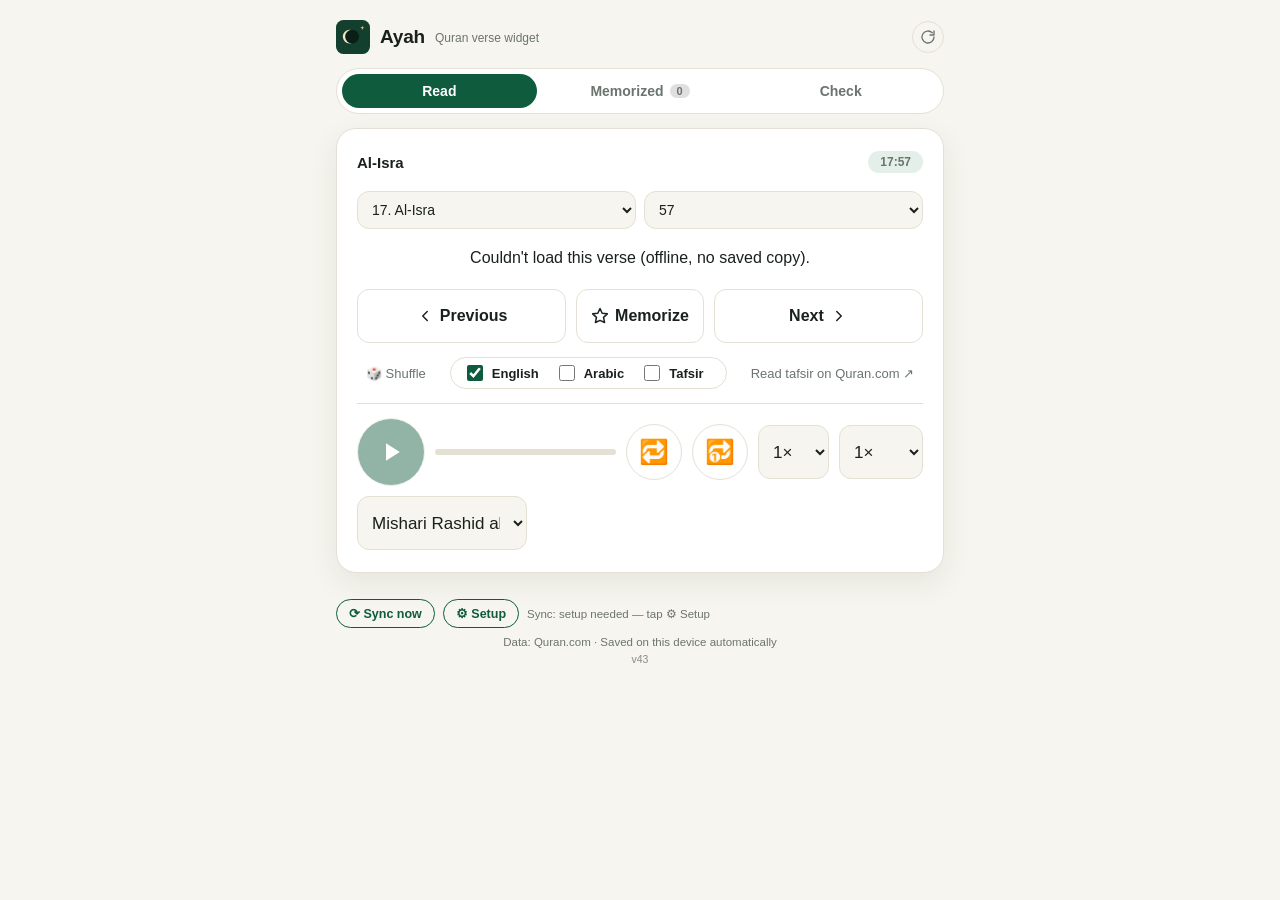
==== index.html @ c1dfa8ca "v43: exact mistakes report + much better checker accuracy Mistakes report. After Stop & Check the re" ====
<!DOCTYPE html>
<html lang="en">
<head>
  <meta charset="utf-8" />
  <meta name="viewport" content="width=device-width, initial-scale=1, viewport-fit=cover" />
  <title>Ayah — Quran Verse Widget</title>
  <meta name="description" content="A calm widget that shows one ayah at a time, with translation from Quran.com. Move through the Qur'an verse by verse and keep track of what you've memorized." />
  <meta name="theme-color" content="#f7f5ef" media="(prefers-color-scheme: light)" />
  <meta name="theme-color" content="#0f1a16" media="(prefers-color-scheme: dark)" />
  <meta name="color-scheme" content="light dark" />
  <meta name="generator" content="local rebuild" />

  <!-- PWA / install metadata -->
  <link rel="manifest" href="./manifest.webmanifest" />
  <meta name="mobile-web-app-capable" content="yes" />
  <meta name="apple-mobile-web-app-capable" content="yes" />
  <meta name="apple-mobile-web-app-status-bar-style" content="black-translucent" />
  <meta name="apple-mobile-web-app-title" content="Ayah" />

  <!-- Icons -->
  <link rel="icon" href="./icons/favicon-32.png" sizes="32x32" type="image/png" />
  <link rel="icon" href="./icons/icon-192.png" sizes="192x192" type="image/png" />
  <link rel="icon" href="./icons/icon-512.png" sizes="512x512" type="image/png" />
  <link rel="icon" href="./icons/icon.svg" type="image/svg+xml" />
  <link rel="apple-touch-icon" href="./icons/apple-touch-icon-180.png" />

  <link rel="stylesheet" href="./styles.css" />
</head>
<body>
  <div class="app">
    <header class="topbar">
      <div class="brand">
        <span class="logo" aria-hidden="true">
          <svg viewBox="0 0 512 512" role="img">
            <rect width="512" height="512" rx="112" fill="#123f2e"/>
            <circle cx="206" cy="250" r="104" fill="#f2e5c9"/>
            <circle cx="242" cy="250" r="104" fill="#0a1f17"/>
            <path d="M396 86 l8 24 24 8 -24 8 -8 24 -8 -24 -24 -8 24 -8 z" fill="#e8c37b"/>
          </svg>
        </span>
        <span class="brand-name">Ayah</span>
        <span class="brand-sub">Quran verse widget</span>
      </div>
      <div class="install-wrap">
        <button id="refreshBtn" class="icon-btn" title="Check for updates & refresh" aria-label="Check for updates & refresh">
          <svg viewBox="0 0 24 24" width="16" height="16" fill="none" stroke="currentColor" stroke-width="2" stroke-linecap="round" stroke-linejoin="round"><path d="M21 12a9 9 0 1 1-2.64-6.36"/><path d="M21 3v6h-6"/></svg>
        </button>
        <button id="installBtn" class="install-btn" hidden>Install</button>
      </div>
    </header>

    <nav class="tabs" role="tablist" aria-label="Sections">
      <button class="tab is-active" data-view="read" role="tab" aria-selected="true">Read</button>
      <button class="tab" data-view="memorized" role="tab" aria-selected="false">
        Memorized <span class="tab-count" id="memCount">0</span>
      </button>
      <button class="tab" data-view="check" role="tab" aria-selected="false">Check</button>
    </nav>

    <main>
      <!-- READ -->
      <section class="view is-active" id="view-read" data-view="read">
        <div class="widget-card" id="readCard">
          <div class="read-head">
            <span class="surah-name" id="readSurah"></span>
            <span class="verse-key" id="readKey"></span>
          </div>
          <div class="read-selector">
            <select id="readSurahSelect" class="miniselect" aria-label="Choose surah"></select>
            <select id="readAyahSelect" class="miniselect" aria-label="Choose ayah"></select>
          </div>
          <div class="verse-arabic" id="readArabic" lang="ar" dir="rtl">…</div>
          <div class="verse-translation" id="readTranslation"></div>
          <div class="verse-tafsir" id="readTafsir" hidden></div>
          <div class="verse-meta" id="readMeta"></div>
          <div class="read-actions">
            <button class="btn" id="btnPrev" aria-label="Previous ayah">
              <svg viewBox="0 0 24 24" width="18" height="18" fill="none" stroke="currentColor" stroke-width="2" stroke-linecap="round" stroke-linejoin="round"><path d="M15 18l-6-6 6-6"/></svg>
              <span class="nav-label">Previous</span>
            </button>
            <button class="btn btn-toggle" id="btnMemorize" aria-pressed="false">
              <svg viewBox="0 0 24 24" width="18" height="18" fill="none" stroke="currentColor" stroke-width="2" stroke-linecap="round" stroke-linejoin="round"><path d="M12 2l2.9 6.3 6.9.8-5.1 4.7 1.4 6.8L12 17.8 5.9 20.6l1.4-6.8L2.2 9.1l6.9-.8z"/></svg>
              <span id="memLabel">Memorize</span>
            </button>
            <button class="btn" id="btnNext" aria-label="Next ayah">
              <span class="nav-label">Next</span>
              <svg viewBox="0 0 24 24" width="18" height="18" fill="none" stroke="currentColor" stroke-width="2" stroke-linecap="round" stroke-linejoin="round"><path d="M9 18l6-6-6-6"/></svg>
            </button>
          </div>
          <div class="read-aux">
            <button class="linkish" id="btnShuffle">🎲 Shuffle</button>
            <div class="display-trigger" role="group" aria-label="Show English, Arabic or Tafsir">
              <input type="checkbox" id="dispEn" />
              <label for="dispEn">English</label>
              <input type="checkbox" id="dispAr" />
              <label for="dispAr">Arabic</label>
              <input type="checkbox" id="dispTafsir" />
              <label for="dispTafsir">Tafsir</label>
            </div>
            <button class="linkish" id="btnQuranCom">Read tafsir on Quran.com ↗</button>
          </div>
          <div class="audio-bar">
            <button class="audio-play" id="btnPlay" aria-label="Play recitation" disabled>
              <svg id="playIcon" viewBox="0 0 24 24" width="18" height="18" fill="currentColor"><path d="M8 5v14l11-7z"/></svg>
              <svg id="pauseIcon" viewBox="0 0 24 24" width="18" height="18" fill="currentColor" style="display:none"><path d="M6 5h4v14H6zM14 5h4v14h-4z"/></svg>
            </button>
            <div class="audio-track" aria-hidden="true"><div class="audio-fill" id="audioFill"></div></div>
            <button class="audio-toggle" id="btnAuto" title="Auto-play and continue to next ayah" aria-pressed="false">🔁</button>
            <button class="audio-toggle" id="btnLoop" title="Loop a range of ayahs" aria-pressed="false">🔂</button>
            <select id="repeatSelect" class="miniselect miniselect-narrow" aria-label="Repeat count" title="Repeat this ayah">
              <option value="1">1×</option>
              <option value="2">2×</option>
              <option value="3">3×</option>
              <option value="5">5×</option>
              <option value="7">7×</option>
              <option value="10">10×</option>
            </select>
            <select id="speedSelect" class="miniselect miniselect-narrow" aria-label="Playback speed" title="Playback speed">
              <option value="0.5">0.5×</option>
              <option value="0.75">0.75×</option>
              <option value="1">1×</option>
              <option value="1.25">1.25×</option>
              <option value="1.5">1.5×</option>
              <option value="2">2×</option>
            </select>
            <select id="reciterSelect" class="miniselect" aria-label="Reciter"></select>
          </div>
          <div class="loop-row" id="loopRow" hidden>
            <span>Loop</span>
            <select id="loopFromSurah" class="miniselect" aria-label="Loop from surah"></select>
            <select id="loopFromAyah" class="miniselect miniselect-narrow" aria-label="Loop from ayah"></select>
            <span class="loop-arrow">→</span>
            <select id="loopToSurah" class="miniselect" aria-label="Loop to surah"></select>
            <select id="loopToAyah" class="miniselect miniselect-narrow" aria-label="Loop to ayah"></select>
          </div>
        </div>
      </section>

      <!-- MEMORIZED -->
      <section class="view" id="view-memorized" data-view="memorized">
        <div class="widget-card">
          <div class="mem-head">
            <h2 id="memHeadline">Memorized</h2>
            <p class="mem-sub" id="memSub">Mark verses to build your list.</p>
          </div>
          <ul class="mem-list" id="memList"></ul>
        </div>
      </section>

      <!-- MEMORIZATION CHECK -->
      <section class="view" id="view-check" data-view="check">
        <div class="widget-card" id="checkCard">
          <div class="mem-head">
            <h2>Memorization check</h2>
            <p class="mem-sub">Recite the page out loud — checked live, on your device. First use downloads the checker (~130MB, once).</p>
          </div>
          <div class="check-page-nav">
            <button class="btn" id="checkPagePrev" aria-label="Previous page">
              <svg viewBox="0 0 24 24" width="18" height="18" fill="none" stroke="currentColor" stroke-width="2" stroke-linecap="round" stroke-linejoin="round"><path d="M15 18l-6-6 6-6"/></svg>
            </button>
            <span>Page</span>
            <input type="number" id="checkPageInput" class="miniselect miniselect-narrow" min="1" max="604" aria-label="Mushaf page number" />
            <span>/ 604</span>
            <button class="btn" id="checkPageNext" aria-label="Next page">
              <svg viewBox="0 0 24 24" width="18" height="18" fill="none" stroke="currentColor" stroke-width="2" stroke-linecap="round" stroke-linejoin="round"><path d="M9 18l6-6-6-6"/></svg>
            </button>
          </div>
          <div class="check-dock">
            <div class="check-controls">
              <button class="btn btn-toggle" id="checkRecordBtn">🎙 Start Reciting</button>
              <button class="btn" id="checkRestartBtn" title="Clear this attempt and start over">🔄 Restart</button>
              <span class="check-status" id="checkStatus"></span>
            </div>
            <div class="check-level" id="checkLevel" hidden aria-hidden="true"><div class="check-level-fill" id="checkLevelFill"></div></div>
            <p class="check-result" id="checkResult" hidden></p>
          </div>
          <div class="check-report" id="checkReport" hidden></div>
          <div class="read-head">
            <span class="surah-name" id="checkSurah"></span>
            <span class="verse-key" id="checkKey"></span>
          </div>
          <div class="verse-arabic" id="checkArabic" lang="ar" dir="rtl">…</div>
          <p class="check-credit">Recitation checker: <a href="https://huggingface.co/tarteel-ai/whisper-base-ar-quran" target="_blank" rel="noopener">Tarteel AI’s Quran speech model</a>, running entirely on your device.</p>
        </div>
      </section>
    </main>

    <footer class="foot">
      <div class="sync-row">
        <button class="sync-btn" id="syncNow" type="button">⟳ Sync now</button>
        <button class="sync-btn" id="syncSetup" type="button">⚙ Setup</button>
        <span class="sync-note" id="syncStatus">Sync: setup needed</span>
      </div>
      <div class="sync-panel" id="syncPanel">
        <p class="sync-note"><b>One-time setup on each device (iPhone + Mac):</b></p>
        <p class="sync-note">1. Open <a href="https://github.com/settings/personal-access-tokens/new" target="_blank" rel="noopener">github.com → new token ↗</a><br>
        2. Token name: <b>ayah</b> · Expiration: <b>1 year</b><br>
        3. Repository access → <b>Only select repositories</b> → pick <b class="repo-name">ayah-sync</b> — <b>not</b> "ayah"<br>
        <span class="sync-warn">⚠ If you get "404 can't reach lujaneyaffa/ayah-sync", the token is scoped to the wrong repo (or a different GitHub account). Re-create it above and select <b>ayah-sync</b>.</span>
        4. Permissions → <b>Contents</b> → <b>Read and write</b> → Generate token<br>
        5. Copy the code and paste it here:</p>
        <div class="sync-row">
          <input id="syncToken" type="password" placeholder="github_pat_… or ghp_…" autocomplete="off" spellcheck="false" />
          <button class="sync-btn" id="syncSave" type="button">Save</button>
          <button class="sync-btn" id="syncTest" type="button">✔ Test</button>
        </div>
        <p class="sync-note">The token lives only in this device's browser storage — never in the app's code — and unlocks nothing except the private <b>ayah-sync</b> repo.</p>
      </div>
      <span>Data: Quran.com · Saved on this device automatically</span>
            <span class="ver" id="appVersion"></span>
      <pre id="diagLog" class="diag-log" hidden></pre>
    </footer>
  </div>

  <div id="toast" class="toast" role="status" aria-live="polite"></div>
  <audio id="audioEl" preload="none"></audio>

  <script src="./app.js"></script>
</body>
</html>
---- styles.css ----
/* ===== Ayah — calm widget design ===== */

:root {
  --bg: #f7f5ef;
  --card: #ffffff;
  --ink: #1a211d;
  --muted: #6b746e;
  --line: #e4e0d4;
  --accent: #0f5b3d;
  --accent-soft: #e3efe8;
  --word-hl: rgba(255, 209, 61, 0.92);
  --star: #b8860b;
  --danger: #a33;
  --radius: 20px;
  --shadow: 0 10px 30px rgba(20, 40, 30, 0.08);
  /* Per-ayah tint cycle (Check tab's page view) — soft enough not to fight
     the correct/missed word colors, distinct enough to see at a glance
     where one ayah ends and the next begins. */
  --tint-0: #fbe9d6;
  --tint-1: #dcecf7;
  --tint-2: #ece2f7;
  --tint-3: #ddf0e6;
  --tint-4: #fbe1e6;
  --tint-5: #f3f0d8;
}

@media (prefers-color-scheme: dark) {
  :root {
    --bg: #0f1a16;
    --card: #16241e;
    --ink: #e9efe9;
    --muted: #93a29a;
    --line: #243a30;
    --accent: #54c98f;
    --accent-soft: #1c3a2c;
    --word-hl: rgba(255, 209, 61, 0.3);
    --shadow: 0 10px 30px rgba(0, 0, 0, 0.35);
    --tint-0: #3a2f22;
    --tint-1: #223138;
    --tint-2: #2e2838;
    --tint-3: #203830;
    --tint-4: #3a2529;
    --tint-5: #35331f;
  }
}

* { box-sizing: border-box; }

/* The `hidden` attribute always wins — no CSS may override it */
[hidden] { display: none !important; }


html, body { margin: 0; padding: 0; }

body {
  font-family: -apple-system, BlinkMacSystemFont, "Segoe UI", Roboto, "Helvetica Neue", Arial, sans-serif;
  background: var(--bg);
  color: var(--ink);
  min-height: 100vh;
  min-height: 100dvh;
  -webkit-font-smoothing: antialiased;
  transition: background 0.3s, color 0.3s;
}

.app {
  max-width: 640px;
  margin: 0 auto;
  padding: calc(20px + env(safe-area-inset-top))
           calc(16px + env(safe-area-inset-left))
           calc(28px + env(safe-area-inset-bottom))
           calc(16px + env(safe-area-inset-right));
  display: flex;
  flex-direction: column;
  gap: 14px;
}

/* ===== Header ===== */
.topbar {
  display: flex;
  align-items: center;
  justify-content: space-between;
}
.brand {
  display: flex;
  align-items: center;
  gap: 10px;
}
.logo { width: 34px; height: 34px; flex: 0 0 auto; }
.logo svg { width: 100%; height: 100%; display: block; }
.brand-name { font-size: 19px; font-weight: 700; letter-spacing: -0.01em; }
.brand-sub { font-size: 12px; color: var(--muted); margin-top: 1px; }

.install-btn {
  border: 1px solid var(--accent);
  color: var(--accent);
  background: transparent;
  font: inherit;
  font-size: 13px;
  font-weight: 600;
  padding: 7px 14px;
  border-radius: 999px;
  cursor: pointer;
}
.install-btn:hover { background: var(--accent-soft); }

.icon-btn {
  border: 1px solid var(--line);
  color: var(--muted);
  background: transparent;
  width: 32px;
  height: 32px;
  border-radius: 999px;
  display: inline-flex;
  align-items: center;
  justify-content: center;
  cursor: pointer;
  flex: 0 0 auto;
  transition: background .15s, color .15s, border-color .15s, opacity .15s;
}
.icon-btn:hover { background: var(--accent-soft); color: var(--accent); border-color: var(--accent); }
.icon-btn:disabled { opacity: .5; cursor: default; }
.icon-btn.is-spinning svg { animation: ayah-spin .8s linear infinite; }
@keyframes ayah-spin { to { transform: rotate(360deg); } }
.install-wrap { display: flex; align-items: center; gap: 8px; }

/* ===== Tabs ===== */
.tabs {
  display: flex;
  gap: 6px;
  background: var(--card);
  border: 1px solid var(--line);
  border-radius: 999px;
  padding: 5px;
}
.tab {
  flex: 1;
  border: 0;
  background: transparent;
  color: var(--muted);
  font: inherit;
  font-size: 14px;
  font-weight: 600;
  padding: 9px 10px;
  border-radius: 999px;
  cursor: pointer;
  display: flex;
  align-items: center;
  justify-content: center;
  gap: 6px;
  transition: background 0.2s, color 0.2s;
}
.tab.is-active {
  background: var(--accent);
  color: #fff;
}
.tab-count {
  font-size: 11px;
  font-weight: 700;
  background: rgba(127, 127, 127, 0.25);
  border-radius: 999px;
  padding: 1px 7px;
}
.tab.is-active .tab-count { background: rgba(255,255,255,0.25); }

/* ===== Views / cards ===== */
main { display: block; }
.view { display: none; }
.view.is-active { display: block; animation: fade 0.25s ease; }
@keyframes fade { from { opacity: 0; transform: translateY(4px); } to { opacity: 1; transform: none; } }

.widget-card {
  background: var(--card);
  border: 1px solid var(--line);
  border-radius: var(--radius);
  box-shadow: var(--shadow);
  padding: 22px 20px;
}

/* ===== Read view ===== */
.read-head {
  display: flex;
  align-items: center;
  justify-content: space-between;
  gap: 10px;
  flex-wrap: wrap;
  margin-bottom: 18px;
}
.surah-name { font-weight: 700; font-size: 15px; }
.verse-key {
  font-size: 12px;
  color: var(--muted);
  background: var(--accent-soft);
  border-radius: 999px;
  padding: 4px 12px;
  font-weight: 600;
}

.verse-arabic {
  font-size: clamp(26px, 6vw, 36px);
  line-height: 1.9;
  text-align: center;
  font-family: "Noto Naskh Arabic", "Amiri", "Scheherazade New", "Traditional Arabic", serif;
  margin: 6px 0 16px;
  overflow-wrap: anywhere;
}
/* Word-by-word highlight while the recitation plays */
.qword {
  padding: 0 0.06em;
  border-radius: 0.35em;
  transition: background-color 0.12s ease;
}
.qword-active { background-color: var(--word-hl); }
/* Memorization check: per-word verdict after comparing a recitation */
.qword-correct { color: var(--accent); }
.qword-close { color: var(--star); text-decoration: underline dotted; text-underline-offset: 0.15em; }
.qword-missed { color: var(--danger); text-decoration: underline wavy; text-underline-offset: 0.15em; }
/* Check tab page view: one continuous, justified page of text (like a printed
   Mushaf). Each ayah is just a soft inline highlight, not its own block. */
#checkArabic {
  font-size: clamp(19px, 5.1vw, 26px);
  line-height: 2.15;
  margin: 6px 0 0;
}
/* One row per ayah, natural word spacing, lines starting from the right (RTL
   start). Justifying stretched the gaps on wrapped lines (and the highlight
   with them) — natural spacing reads cleaner at phone width. */
.ayah-row { text-align: start; }
.ayah-group {
  padding: 0.12em 0.2em;
  border-radius: 0.5em;
  -webkit-box-decoration-break: clone;
  box-decoration-break: clone;
}
.nowrap { white-space: nowrap; }
#checkArabic .ayah-badge { margin-inline-start: 0.3em; }
.ayah-tint-0 { background: var(--tint-0); }
.ayah-tint-1 { background: var(--tint-1); }
.ayah-tint-2 { background: var(--tint-2); }
.ayah-tint-3 { background: var(--tint-3); }
.ayah-tint-4 { background: var(--tint-4); }
.ayah-tint-5 { background: var(--tint-5); }
.check-page-nav {
  display: flex;
  align-items: center;
  gap: 8px;
  justify-content: center;
  color: var(--muted);
  margin-bottom: 4px;
}
.check-page-nav input[type="number"] { text-align: center; }
.check-dock {
  position: sticky;
  top: env(safe-area-inset-top);
  z-index: 5;
  background: var(--card);
  padding: 8px 0 10px;
  margin-bottom: 6px;
  border-bottom: 1px solid var(--line);
}
.check-controls {
  display: flex;
  flex-wrap: wrap;
  align-items: center;
  gap: 12px;
  justify-content: center;
  margin-top: 10px;
}
.check-status { color: var(--muted); font-size: 0.9em; }
.check-level { height: 6px; margin: 12px auto 0; max-width: 260px; background: var(--line); border-radius: 999px; overflow: hidden; }
.check-level-fill { width: 0; height: 100%; background: var(--accent); border-radius: 999px; transition: width 0.08s linear; }
#checkRecordBtn.is-recording { background-color: var(--danger); color: #fff; border-color: var(--danger); }
/* Mistakes report shown after Stop & Check */
.check-report {
  margin: 4px 0 12px;
  padding: 10px 12px 6px;
  border: 1px solid var(--line);
  border-radius: 14px;
  background: var(--bg);
  font-size: 14px;
}
.cr-head { font-weight: 700; margin-bottom: 8px; }
.cr-ayah { margin: 6px 0 10px; }
.cr-ayah-num { font-size: 12px; font-weight: 700; color: var(--muted); letter-spacing: 0.02em; margin-bottom: 4px; }
.cr-list { list-style: none; margin: 0; padding: 0; display: flex; flex-direction: column; gap: 6px; }
.cr-item {
  display: flex; align-items: center; flex-wrap: wrap; gap: 4px 8px;
  padding: 8px 10px; border-radius: 10px; background: var(--card);
  border: 1px solid var(--line); border-inline-start: 4px solid var(--danger);
  cursor: pointer;
}
.cr-item.cr-close { border-inline-start-color: var(--star); }
.cr-tag { font-size: 11px; font-weight: 700; text-transform: uppercase; letter-spacing: 0.03em; color: var(--danger); }
.cr-close .cr-tag { color: var(--star); }
.cr-exp, .cr-heard { font-family: "Noto Naskh Arabic", "Amiri", "Scheherazade New", "Traditional Arabic", serif; font-size: 22px; line-height: 1.5; }
.cr-exp { color: var(--ink); }
.cr-heard { color: var(--muted); }
.cr-arrow { font-size: 12px; color: var(--muted); }
.cr-note { margin: 4px 0 8px; font-size: 12px; color: var(--muted); }
.qword-flash { animation: qword-flash 1.4s ease; }
@keyframes qword-flash { 0%, 100% { background-color: transparent; } 20%, 60% { background-color: var(--word-hl); } }
.check-credit { margin: 14px 0 0; font-size: 12px; color: var(--muted); text-align: center; }
.check-credit a { color: var(--muted); }
.check-result {
  margin: 10px 0 0;
  font-size: 14px;
  text-align: center;
  font-weight: 600;
}
/* Big Western-numeral ayah marker at the end of the verse (Quran.com style) */
.ayah-badge {
  display: inline-flex;
  align-items: center;
  justify-content: center;
  min-width: 1.7em;
  height: 1.7em;
  padding: 0 0.12em;
  margin-inline-start: 0.4em;
  border: 2px solid var(--accent);
  box-shadow: 0 0 0 3px var(--accent-soft);
  border-radius: 50%;
  font-family: ui-rounded, "SF Pro Rounded", system-ui, -apple-system, "Segoe UI", sans-serif;
  font-size: 0.72em;
  font-weight: 800;
  line-height: 1;
  color: var(--accent);
  vertical-align: middle;
  background: var(--card, #fff);
}
.verse-translation {
  font-size: 16px;
  line-height: 1.65;
  color: var(--ink);
  text-align: center;
  padding: 0 4px;
  overflow-wrap: anywhere;
}
.verse-meta {
  text-align: center;
  font-size: 12.5px;
  color: var(--muted);
  margin: 12px 0 4px;
}

.read-actions {
  display: grid;
  grid-template-columns: 1fr auto 1fr;
  gap: 10px;
  margin-top: 18px;
}
.btn {
  display: inline-flex;
  align-items: center;
  justify-content: center;
  gap: 6px;
  font: inherit;
  font-size: 16px;
  font-weight: 600;
  min-height: 54px; /* big enough to hit without looking — used one-handed / while busy */
  padding: 12px 14px;
  border-radius: 12px;
  border: 1px solid var(--line);
  background: transparent;
  color: var(--ink);
  cursor: pointer;
  transition: background 0.15s, border-color 0.15s, transform 0.05s;
}
.btn:hover { background: var(--accent-soft); border-color: var(--accent); }
.btn:active { transform: scale(0.97); }
.btn-toggle.is-on {
  background: var(--accent);
  border-color: var(--accent);
  color: #fff;
}
.btn-toggle.is-on svg { fill: currentColor; }

.read-aux {
  display: flex;
  justify-content: center;
  gap: 18px;
  margin-top: 14px;
  flex-wrap: wrap;
}
.linkish {
  background: none;
  border: 0;
  font: inherit;
  font-size: 13px;
  color: var(--muted);
  cursor: pointer;
  padding: 4px 6px;
  border-radius: 8px;
}
/* Loading / error states */
.is-loading .verse-arabic::after {
  content: "";
  display: block;
  width: 46px;
  height: 46px;
  margin: 10px auto;
  border: 3px solid var(--line);
  border-top-color: var(--accent);
  border-radius: 50%;
  animation: spin 0.9s linear infinite;
}
@keyframes spin { to { transform: rotate(360deg); } }
.error-note { color: var(--danger); font-size: 13px; text-align: center; }

/* ===== Memorized / headings ===== */
.mem-head h2 {
  margin: 0 0 12px;
  font-size: 18px;
  letter-spacing: -0.01em;
}
.mem-list {
  list-style: none;
  margin: 0;
  padding: 0;
  max-height: 60vh;
  overflow-y: auto;
  -webkit-overflow-scrolling: touch;
}

/* ===== Diagnostics (triple-tap footer to toggle) ===== */
.diag-log {
  font: 11px/1.4 ui-monospace, "SF Mono", Menlo, Consolas, monospace;
  white-space: pre-wrap; word-break: break-word;
  margin: 8px 4px 4px;
  padding: 8px 10px;
  border: 1px solid var(--line);
  border-radius: 8px;
  background: var(--panel);
  color: var(--muted);
  max-height: 320px;
  overflow: auto;
  text-align: left;
}

/* ===== Memorized ===== */
.mem-head h2 { margin-bottom: 4px; }
.mem-sub { margin: 0 0 14px; font-size: 13px; color: var(--muted); }
.mem-list { max-height: 70vh; }
.mem-item {
  display: flex;
  align-items: center;
  gap: 10px;
  padding: 10px 6px;
  border-bottom: 1px solid var(--line);
}
.mem-key { font-weight: 700; font-size: 14px; flex: 0 0 auto; min-width: 52px; }
.mem-meaning {
  flex: 1;
  font-size: 13px;
  color: var(--muted);
  overflow: hidden;
  text-overflow: ellipsis;
  white-space: nowrap;
}
.mem-meta { font-size: 12px; color: var(--muted); }
.mem-unmem {
  border: 0;
  background: transparent;
  color: var(--muted);
  cursor: pointer;
  font-size: 16px;
  padding: 4px 6px;
  border-radius: 8px;
}
.mem-unmem:hover { color: var(--danger); background: var(--accent-soft); }
.empty-state {
  text-align: center;
  color: var(--muted);
  padding: 34px 10px;
}
.empty-state .big { font-size: 30px; display: block; margin-bottom: 8px; }

/* ===== Footer / toast ===== */
.foot {
  text-align: center;
  font-size: 11.5px;
  color: var(--muted);
  padding: 4px 0 10px;
}
.foot .ver { display: block; margin-top: 5px; opacity: 0.8; font-size: 10.5px; }

.toast {
  position: fixed;
  left: 50%;
  bottom: calc(24px + env(safe-area-inset-bottom));
  transform: translateX(-50%) translateY(20px);
  background: var(--ink);
  color: var(--bg);
  font-size: 13px;
  font-weight: 600;
  padding: 10px 16px;
  border-radius: 999px;
  opacity: 0;
  pointer-events: none;
  transition: opacity 0.25s, transform 0.25s;
  z-index: 50;
  max-width: 88vw;
}
.toast.show { opacity: 1; transform: translateX(-50%) translateY(0); }

@media (max-width: 420px) {
  .app {
    padding: calc(16px + env(safe-area-inset-top))
             calc(12px + env(safe-area-inset-left))
             24px
             calc(12px + env(safe-area-inset-right));
  }
  .brand-sub { display: none; }
  .read-actions { grid-template-columns: 1fr auto 1fr; gap: 8px; }
  .read-actions .btn { min-width: 0; white-space: nowrap; }
  .read-actions #btnMemorize { order: 0; }
  /* On narrow phones, keep Prev/Next/Memorize ALL on one row like the Mac —
     just drop the word labels so the row never overflows; the arrows remain. */
  .read-actions .nav-label { display: none; }
  .widget-card { padding: 18px 14px; }
  .tab { font-size: 13px; padding: 9px 8px; }
}

/* ===== Narrow phones: never let the audio bar crowd or clip ===== */
@media (max-width: 560px) {
  .audio-bar { gap: 8px; }

  .loop-row .miniselect { flex: 1 1 calc(50% - 4px); }
  .loop-row .miniselect-narrow { flex: 0 0 auto; }
  .read-selector { flex-wrap: wrap; }
  .read-selector .miniselect { flex: 1 1 calc(50% - 4px); }
}

/* ===== Surah / ayah selector (Read) ===== */
.read-selector {
  display: flex;
  gap: 8px;
  margin-bottom: 16px;
}
.miniselect {
  flex: 1;
  font: inherit;
  font-size: 14px;
  padding: 9px 10px;
  border-radius: 12px;
  border: 1px solid var(--line);
  background: var(--bg);
  color: var(--ink);
}
.miniselect:focus { outline: 2px solid var(--accent); outline-offset: 1px; }

/* ===== Display options + tafsir ===== */
.display-trigger {
  display: flex;
  align-items: center;
  gap: 6px;
  flex-wrap: wrap;
  padding: 4px 12px;
  border: 1px solid var(--line);
  border-radius: 999px;
  background: var(--card, transparent);
}
.display-trigger input[type="checkbox"] {
  width: 16px; height: 16px;
  accent-color: var(--accent);
  cursor: pointer;
}
.display-trigger label {
  font-size: 13px;
  font-weight: 600;
  color: var(--ink);
  cursor: pointer;
  margin-right: 10px;
}

/* ===== Sync (phone <-> Mac) ===== */
.sync-row {
  display: flex;
  align-items: center;
  gap: 8px;
  flex-wrap: wrap;
  margin: 8px 0;
}
.sync-btn {
  border: 1px solid var(--accent);
  color: var(--accent);
  background: transparent;
  font: inherit;
  font-size: 12.5px;
  font-weight: 600;
  padding: 6px 12px;
  border-radius: 999px;
  cursor: pointer;
  white-space: nowrap;
}
.sync-btn:hover { background: var(--accent-soft); }
.sync-panel {
  background: var(--card);
  border: 1px solid var(--line);
  border-radius: 14px;
  padding: 12px 14px;
  margin-top: 10px;
  font-size: 13px;
  display: none;
}
.sync-panel.is-open { display: block; }
.sync-panel input {
  flex: 1;
  min-width: 130px;
  font: inherit;
  font-size: 13px;
  padding: 7px 10px;
  border: 1px solid var(--line);
  border-radius: 10px;
  background: var(--bg);
  color: var(--ink);
}
.sync-note .repo-name { color: var(--accent); }
.sync-warn { display: block; color: var(--danger); font-size: 12px; margin: 4px 0 8px; }

.verse-tafsir {
  margin-top: 16px;
  padding-top: 12px;
  border-top: 1px dashed var(--line);
  font-size: 14px;
  line-height: 1.65;
  color: var(--ink);
  max-height: 340px;
  overflow-y: auto;
  -webkit-overflow-scrolling: touch;
}
.tf-head {
  font-size: 12px;
  font-weight: 700;
  text-transform: uppercase;
  letter-spacing: 0.05em;
  color: var(--accent);
  margin-bottom: 8px;
}
.verse-tafsir p { margin: 0 0 10px; white-space: pre-wrap; }

/* ===== Audio ===== */
.audio-bar {
  display: flex;
  flex-wrap: wrap;
  align-items: center;
  gap: 10px;
  margin-top: 14px;
  padding-top: 14px;
  border-top: 1px solid var(--line);
}
.audio-play {
  flex: 0 0 auto;
  width: 68px; height: 68px;
  border-radius: 50%;
  border: 1px solid var(--line);
  background: var(--accent);
  color: #fff;
  display: grid; place-items: center;
  cursor: pointer;
}
.audio-play svg { width: 30px; height: 30px; } /* big, easy hit-target for a glance-and-tap in the car */
.audio-play:disabled { opacity: 0.45; cursor: default; }
.audio-track {
  flex: 1 1 140px;
  min-width: 80px;
  height: 6px;
  background: var(--line);
  border-radius: 999px;
  overflow: hidden;
}
.audio-fill {
  width: 0%;
  height: 100%;
  background: var(--accent);
  border-radius: 999px;
  transition: width 0.2s linear;
}
.audio-bar .miniselect { flex: 0 1 auto; max-width: 170px; min-width: 0; }
.miniselect-narrow { max-width: 84px !important; }
/* Selects beside Play/Pause: same big touch height as the buttons */
.audio-bar .miniselect, .loop-row .miniselect { min-height: 54px; font-size: 17px; }
.audio-toggle {
  flex: 0 0 auto;
  width: 56px; height: 56px;
  border-radius: 50%;
  border: 1px solid var(--line);
  background: transparent;
  color: var(--muted);
  font-size: 24px;
  display: grid; place-items: center;
  cursor: pointer;
}
.audio-toggle.is-on {
  background: var(--accent);
  border-color: var(--accent);
  color: #fff;
}
/* ===== Loop a range of ayahs (multi-ayah repeat) ===== */
.loop-row {
  display: flex;
  flex-wrap: wrap;
  align-items: center;
  gap: 6px;
  margin-top: 10px;
  font-size: 12px;
  color: var(--muted);
}
.loop-row .miniselect { flex: 0 1 auto; max-width: none; min-width: 0; }
.loop-arrow { flex: 0 0 auto; }
.linkish:hover { color: var(--accent); background: var(--accent-soft); }

/* ===== Phones: audio bar layout =====
   Kept at the END of the file on purpose — these override the base
   .audio-track / .audio-bar .miniselect rules above, which come later than the
   other narrow-screen block and would otherwise win. Row 1: Play, progress
   bar, 🔁, 🔂. Row 2: repeat + speed, half width each. Row 3: reciter. */
@media (max-width: 560px) {
  .audio-track { flex: 1 1 40px; min-width: 40px; }
  .audio-bar .miniselect { max-width: none; }
  .audio-bar .miniselect-narrow { flex: 1 1 calc(50% - 6px); max-width: none !important; }
  .audio-bar #reciterSelect { order: 6; flex: 1 1 100%; }
}
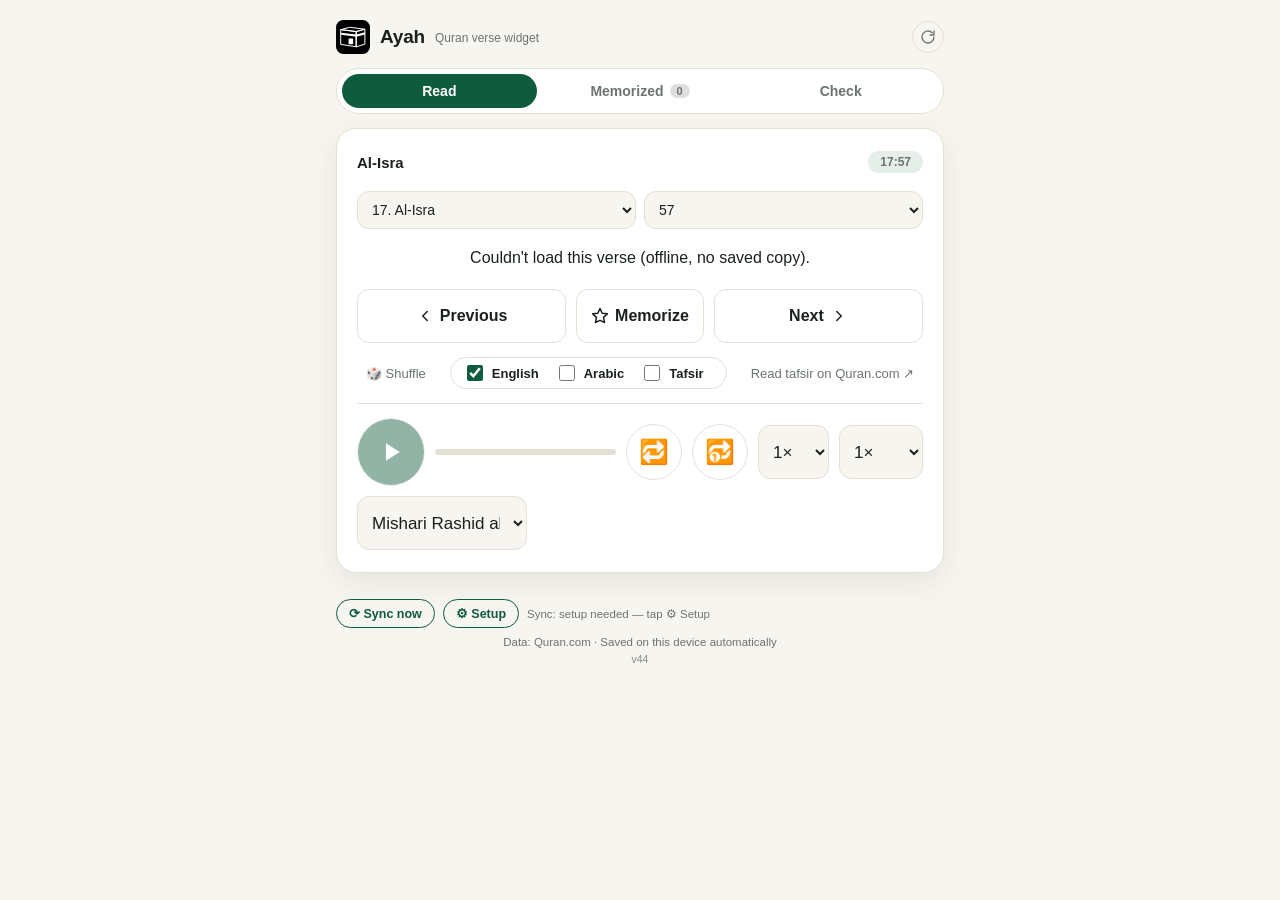
==== commit 72e4d675: "v44: new logo — simple black-and-white Kaaba Replaces the green crescent tile with a Kaaba: black ti" ====
--- a/index.html
+++ b/index.html
@@ -32,10 +32,20 @@
       <div class="brand">
         <span class="logo" aria-hidden="true">
           <svg viewBox="0 0 512 512" role="img">
-            <rect width="512" height="512" rx="112" fill="#123f2e"/>
-            <circle cx="206" cy="250" r="104" fill="#f2e5c9"/>
-            <circle cx="242" cy="250" r="104" fill="#0a1f17"/>
-            <path d="M396 86 l8 24 24 8 -24 8 -8 24 -8 -24 -24 -8 24 -8 z" fill="#e8c37b"/>
+            <rect width="512" height="512" rx="112" fill="#000"/>
+            <g transform="translate(256 256) scale(1.15) translate(-256 -307)" fill="none" stroke="#fff" stroke-width="13" stroke-linejoin="round" stroke-linecap="round">
+              <!-- roof, front face, side face -->
+              <polygon points="100,210 212,180 412,205 300,235"/>
+              <polygon points="100,210 300,235 300,435 100,405"/>
+              <polygon points="300,235 412,205 412,400 300,435"/>
+              <!-- kiswa band across both faces -->
+              <g fill="#fff" stroke="none">
+                <polygon points="100,250 300,275 300,303 100,278"/>
+                <polygon points="300,275 412,245 412,273 300,303"/>
+                <!-- door -->
+                <rect x="198" y="326" width="60" height="76" rx="6"/>
+              </g>
+            </g>
           </svg>
         </span>
         <span class="brand-name">Ayah</span>
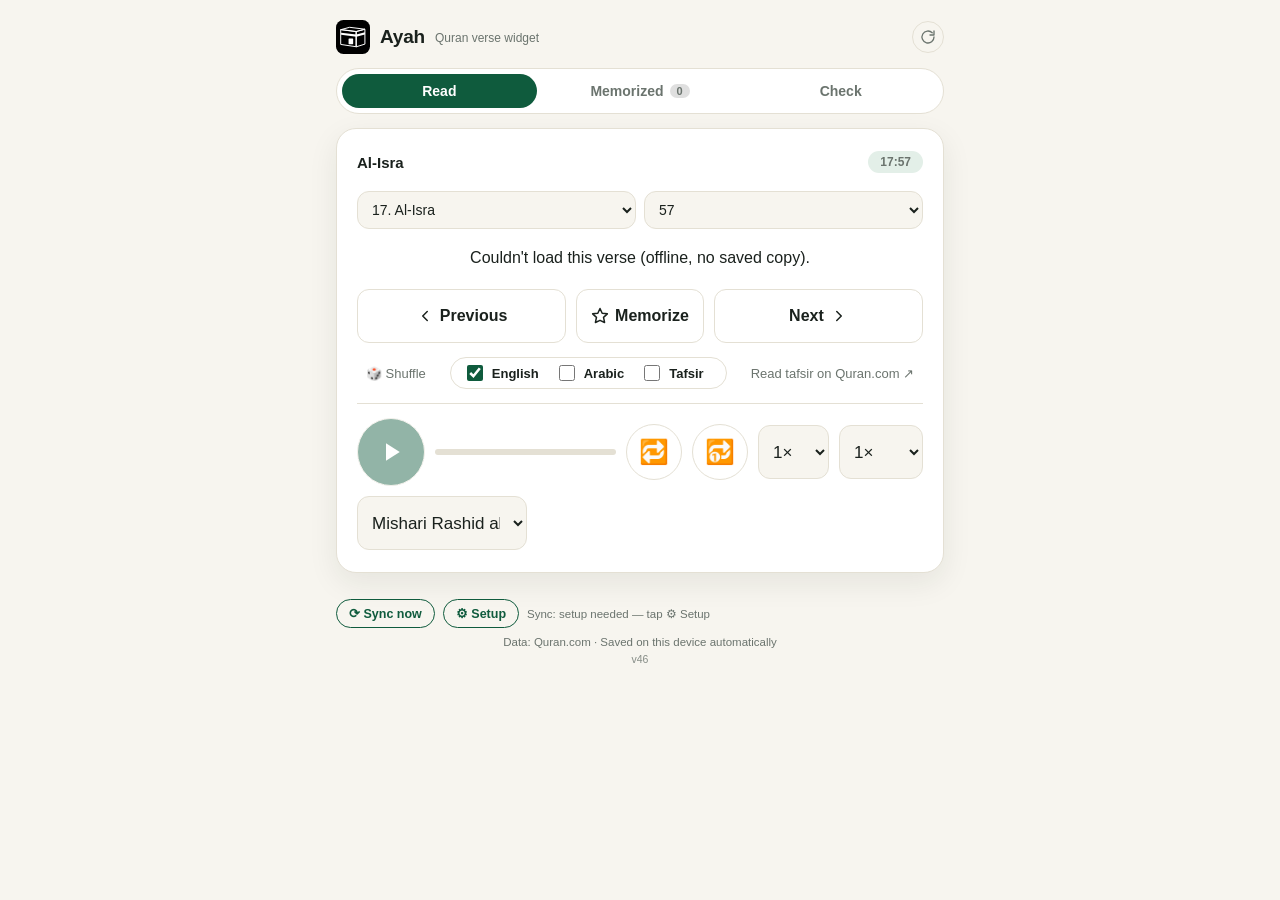
==== commit 8bcd0ef0: "v46: bigger Check-page text + a page-by-page Memorized view Check page text was noticeably smaller t" ====
--- a/index.html
+++ b/index.html
@@ -153,7 +153,17 @@
             <h2 id="memHeadline">Memorized</h2>
             <p class="mem-sub" id="memSub">Mark verses to build your list.</p>
           </div>
+          <div class="mem-subtabs" role="tablist">
+            <button class="mem-subtab is-active" data-memview="list" role="tab" aria-selected="true">List</button>
+            <button class="mem-subtab" data-memview="pages" role="tab" aria-selected="false">Pages</button>
+          </div>
           <ul class="mem-list" id="memList"></ul>
+          <div class="mem-page-grid" id="memPageGrid" hidden></div>
+          <p class="mem-page-legend" id="memPageLegend" hidden>
+            <span class="pg-swatch pg-full"></span> fully memorized
+            <span class="pg-swatch pg-partial"></span> partly memorized
+            <span class="pg-swatch pg-empty"></span> not started
+          </p>
         </div>
       </section>
 
--- a/styles.css
+++ b/styles.css
@@ -217,7 +217,7 @@
 /* Check tab page view: one continuous, justified page of text (like a printed
    Mushaf). Each ayah is just a soft inline highlight, not its own block. */
 #checkArabic {
-  font-size: clamp(19px, 5.1vw, 26px);
+  font-size: clamp(22px, 5.6vw, 32px);
   line-height: 2.15;
   margin: 6px 0 0;
 }
@@ -428,7 +428,7 @@
   padding: 8px 10px;
   border: 1px solid var(--line);
   border-radius: 8px;
-  background: var(--panel);
+  background: var(--card);
   color: var(--muted);
   max-height: 320px;
   overflow: auto;
@@ -438,7 +438,61 @@
 /* ===== Memorized ===== */
 .mem-head h2 { margin-bottom: 4px; }
 .mem-sub { margin: 0 0 14px; font-size: 13px; color: var(--muted); }
+.mem-subtabs { display: flex; gap: 8px; margin-bottom: 14px; }
+.mem-subtab {
+  flex: 1;
+  min-height: 40px;
+  border: 1px solid var(--line);
+  border-radius: 10px;
+  background: var(--card);
+  color: var(--muted);
+  font-weight: 600;
+  font-size: 13px;
+  cursor: pointer;
+}
+.mem-subtab.is-active { background: var(--accent); border-color: var(--accent); color: #fff; }
 .mem-list { max-height: 70vh; }
+.mem-page-grid {
+  display: grid;
+  grid-template-columns: repeat(auto-fill, minmax(40px, 1fr));
+  gap: 6px;
+  max-height: 70vh;
+  overflow: auto;
+  padding: 2px;
+}
+.pg-cell {
+  min-height: 38px;
+  border-radius: 8px;
+  border: 1px solid var(--line);
+  background: var(--card);
+  color: var(--muted);
+  font-size: 12px;
+  font-weight: 600;
+  cursor: pointer;
+}
+.pg-cell.pg-full { background: var(--accent); border-color: var(--accent); color: #fff; }
+.pg-cell.pg-partial { background: var(--accent-soft); border-color: var(--accent); color: var(--accent); }
+.mem-page-legend {
+  display: flex;
+  align-items: center;
+  flex-wrap: wrap;
+  gap: 6px 14px;
+  margin: 12px 2px 0;
+  font-size: 12px;
+  color: var(--muted);
+}
+.pg-swatch {
+  display: inline-block;
+  width: 14px;
+  height: 14px;
+  border-radius: 4px;
+  border: 1px solid var(--line);
+  vertical-align: -2px;
+  margin-inline-end: 2px;
+}
+.pg-swatch.pg-full { background: var(--accent); border-color: var(--accent); }
+.pg-swatch.pg-partial { background: var(--accent-soft); border-color: var(--accent); }
+.pg-swatch.pg-empty { background: var(--card); }
 .mem-item {
   display: flex;
   align-items: center;
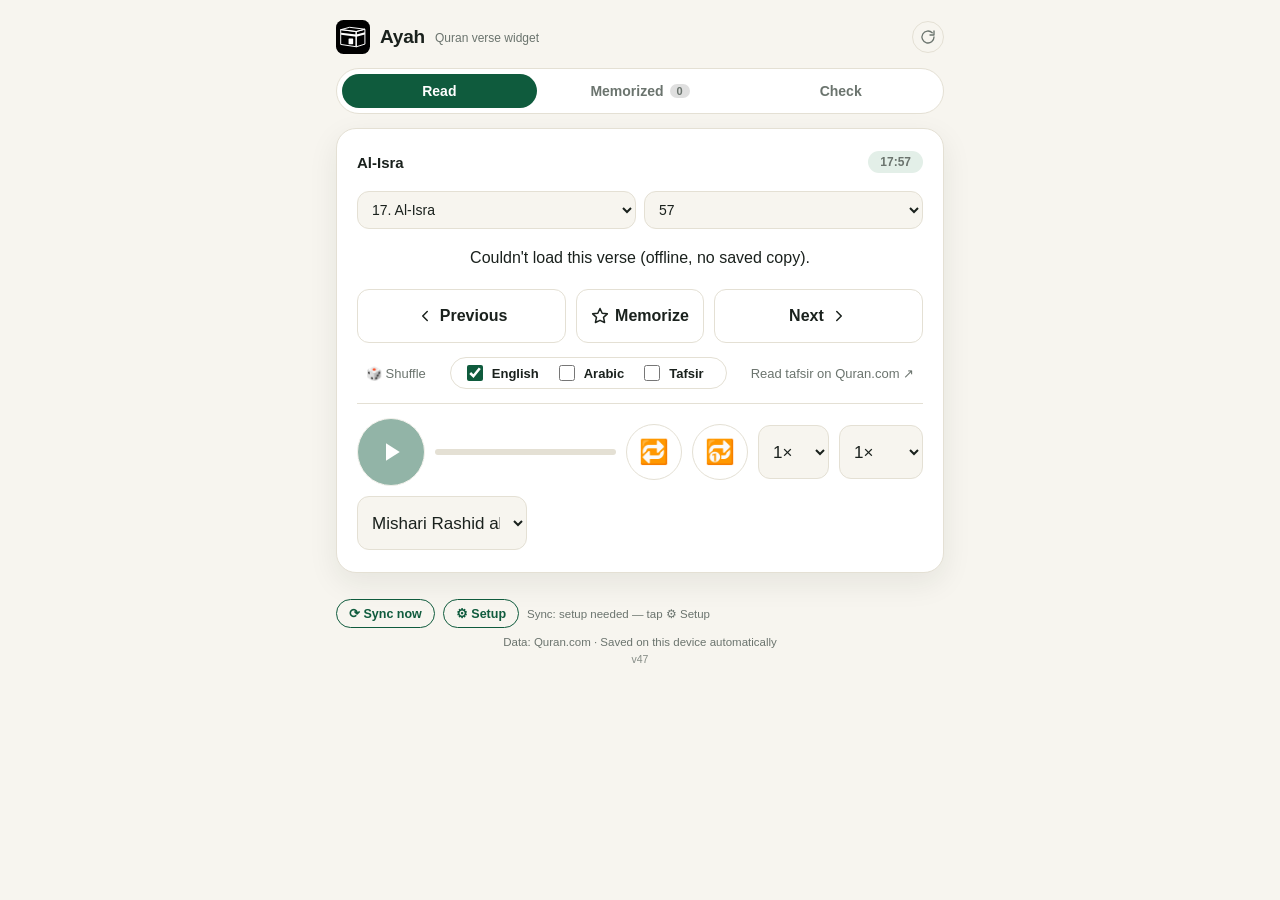
==== commit 498b5479: "v47: Memorized > Pages now shows the actual Qur'an, not a page grid The v46 Pages view was a grid of" ====
--- a/index.html
+++ b/index.html
@@ -158,12 +158,28 @@
             <button class="mem-subtab" data-memview="pages" role="tab" aria-selected="false">Pages</button>
           </div>
           <ul class="mem-list" id="memList"></ul>
-          <div class="mem-page-grid" id="memPageGrid" hidden></div>
-          <p class="mem-page-legend" id="memPageLegend" hidden>
-            <span class="pg-swatch pg-full"></span> fully memorized
-            <span class="pg-swatch pg-partial"></span> partly memorized
-            <span class="pg-swatch pg-empty"></span> not started
-          </p>
+          <div class="mem-page-reader" id="memPageReader" hidden>
+            <div class="check-page-nav">
+              <button class="btn" id="memPagePrev" aria-label="Previous page">
+                <svg viewBox="0 0 24 24" width="18" height="18" fill="none" stroke="currentColor" stroke-width="2" stroke-linecap="round" stroke-linejoin="round"><path d="M15 18l-6-6 6-6"/></svg>
+              </button>
+              <span>Page</span>
+              <input type="number" id="memPageInput" class="miniselect miniselect-narrow" min="1" max="604" aria-label="Mushaf page number" />
+              <span>/ 604</span>
+              <button class="btn" id="memPageNext" aria-label="Next page">
+                <svg viewBox="0 0 24 24" width="18" height="18" fill="none" stroke="currentColor" stroke-width="2" stroke-linecap="round" stroke-linejoin="round"><path d="M9 18l6-6-6-6"/></svg>
+              </button>
+            </div>
+            <p class="mem-page-legend">
+              <span class="pg-swatch"></span> memorized — tap any ayah to toggle
+            </p>
+            <div class="read-head">
+              <span class="surah-name" id="memPageSurah"></span>
+              <span class="verse-key" id="memPageKey"></span>
+            </div>
+            <p class="check-status" id="memPageStatus"></p>
+            <div class="verse-arabic mushaf-page" id="memPageArabic" lang="ar" dir="rtl">…</div>
+          </div>
         </div>
       </section>
 
@@ -199,7 +215,7 @@
             <span class="surah-name" id="checkSurah"></span>
             <span class="verse-key" id="checkKey"></span>
           </div>
-          <div class="verse-arabic" id="checkArabic" lang="ar" dir="rtl">…</div>
+          <div class="verse-arabic mushaf-page" id="checkArabic" lang="ar" dir="rtl">…</div>
           <p class="check-credit">Recitation checker: <a href="https://huggingface.co/tarteel-ai/whisper-base-ar-quran" target="_blank" rel="noopener">Tarteel AI’s Quran speech model</a>, running entirely on your device.</p>
         </div>
       </section>
--- a/styles.css
+++ b/styles.css
@@ -214,9 +214,10 @@
 .qword-correct { color: var(--accent); }
 .qword-close { color: var(--star); text-decoration: underline dotted; text-underline-offset: 0.15em; }
 .qword-missed { color: var(--danger); text-decoration: underline wavy; text-underline-offset: 0.15em; }
-/* Check tab page view: one continuous, justified page of text (like a printed
-   Mushaf). Each ayah is just a soft inline highlight, not its own block. */
-#checkArabic {
+/* Mushaf page view (Check tab and the Memorized > Pages reader): one
+   continuous block of text like a printed page. Each ayah is just a soft
+   inline highlight, not its own block. */
+.mushaf-page {
   font-size: clamp(22px, 5.6vw, 32px);
   line-height: 2.15;
   margin: 6px 0 0;
@@ -232,13 +233,17 @@
   box-decoration-break: clone;
 }
 .nowrap { white-space: nowrap; }
-#checkArabic .ayah-badge { margin-inline-start: 0.3em; }
+.mushaf-page .ayah-badge { margin-inline-start: 0.3em; }
 .ayah-tint-0 { background: var(--tint-0); }
 .ayah-tint-1 { background: var(--tint-1); }
 .ayah-tint-2 { background: var(--tint-2); }
 .ayah-tint-3 { background: var(--tint-3); }
 .ayah-tint-4 { background: var(--tint-4); }
 .ayah-tint-5 { background: var(--tint-5); }
+/* Memorized > Pages reader: memorized ayahs glow green, others stay plain —
+   tapping an ayah toggles it right there. */
+.ayah-mem { background: var(--accent-soft); box-shadow: inset 0 0 0 1.5px var(--accent); cursor: pointer; }
+.ayah-neutral { background: transparent; cursor: pointer; }
 .check-page-nav {
   display: flex;
   align-items: center;
@@ -452,32 +457,12 @@
 }
 .mem-subtab.is-active { background: var(--accent); border-color: var(--accent); color: #fff; }
 .mem-list { max-height: 70vh; }
-.mem-page-grid {
-  display: grid;
-  grid-template-columns: repeat(auto-fill, minmax(40px, 1fr));
+.mem-page-reader .check-page-nav { margin-bottom: 10px; }
+.mem-page-legend {
+  display: flex;
+  align-items: center;
   gap: 6px;
-  max-height: 70vh;
-  overflow: auto;
-  padding: 2px;
-}
-.pg-cell {
-  min-height: 38px;
-  border-radius: 8px;
-  border: 1px solid var(--line);
-  background: var(--card);
-  color: var(--muted);
-  font-size: 12px;
-  font-weight: 600;
-  cursor: pointer;
-}
-.pg-cell.pg-full { background: var(--accent); border-color: var(--accent); color: #fff; }
-.pg-cell.pg-partial { background: var(--accent-soft); border-color: var(--accent); color: var(--accent); }
-.mem-page-legend {
-  display: flex;
-  align-items: center;
-  flex-wrap: wrap;
-  gap: 6px 14px;
-  margin: 12px 2px 0;
+  margin: 0 2px 10px;
   font-size: 12px;
   color: var(--muted);
 }
@@ -486,13 +471,11 @@
   width: 14px;
   height: 14px;
   border-radius: 4px;
-  border: 1px solid var(--line);
+  background: var(--accent-soft);
+  box-shadow: inset 0 0 0 1.5px var(--accent);
   vertical-align: -2px;
   margin-inline-end: 2px;
 }
-.pg-swatch.pg-full { background: var(--accent); border-color: var(--accent); }
-.pg-swatch.pg-partial { background: var(--accent-soft); border-color: var(--accent); }
-.pg-swatch.pg-empty { background: var(--card); }
 .mem-item {
   display: flex;
   align-items: center;
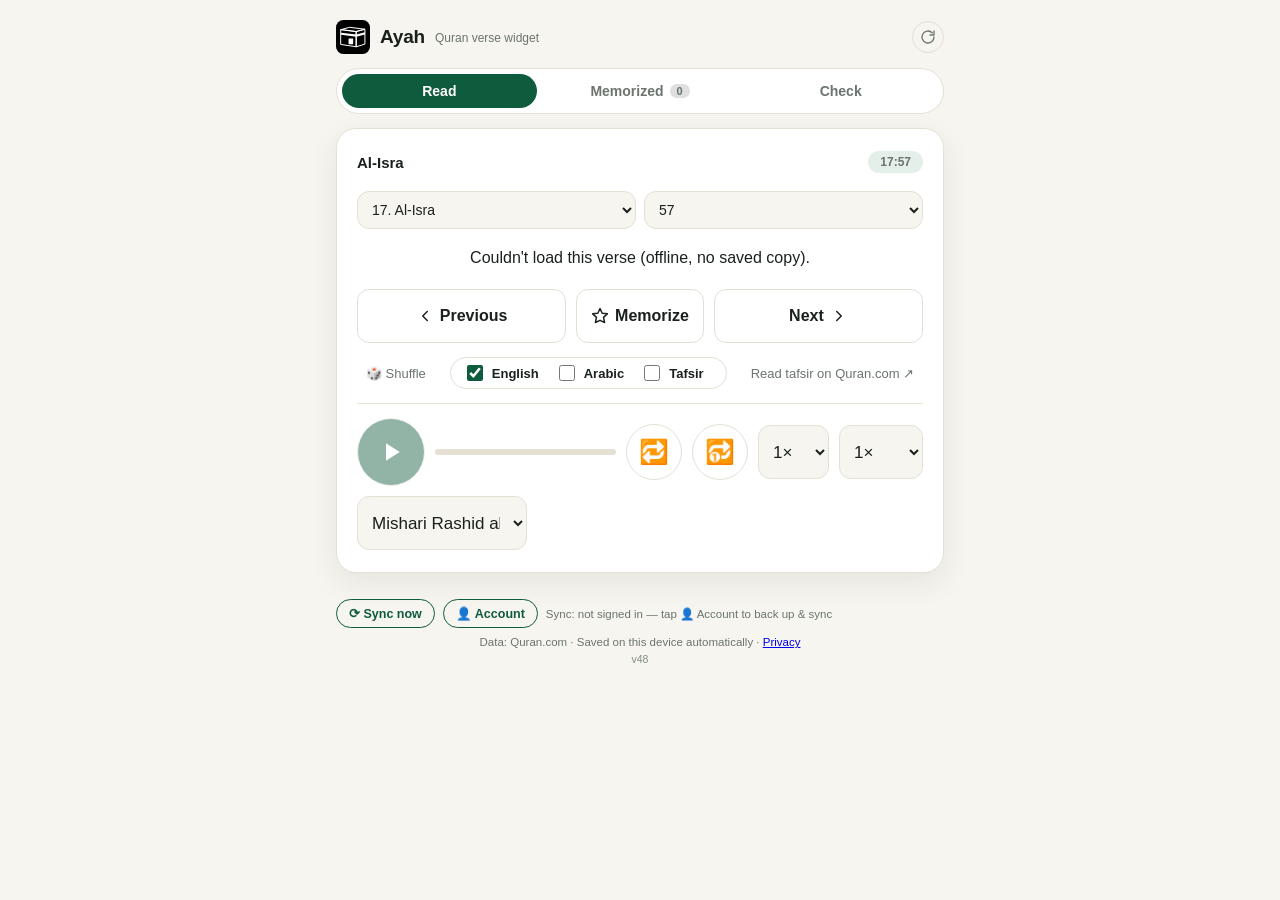
==== commit aba1d019: "v48: accounts replace the GitHub-token sync; privacy policy; iPhone app prep Anyone can make a free " ====
--- a/index.html
+++ b/index.html
@@ -224,25 +224,35 @@
     <footer class="foot">
       <div class="sync-row">
         <button class="sync-btn" id="syncNow" type="button">⟳ Sync now</button>
-        <button class="sync-btn" id="syncSetup" type="button">⚙ Setup</button>
-        <span class="sync-note" id="syncStatus">Sync: setup needed</span>
+        <button class="sync-btn" id="syncSetup" type="button">👤 Account</button>
+        <span class="sync-note" id="syncStatus">Sync: not signed in</span>
       </div>
       <div class="sync-panel" id="syncPanel">
-        <p class="sync-note"><b>One-time setup on each device (iPhone + Mac):</b></p>
-        <p class="sync-note">1. Open <a href="https://github.com/settings/personal-access-tokens/new" target="_blank" rel="noopener">github.com → new token ↗</a><br>
-        2. Token name: <b>ayah</b> · Expiration: <b>1 year</b><br>
-        3. Repository access → <b>Only select repositories</b> → pick <b class="repo-name">ayah-sync</b> — <b>not</b> "ayah"<br>
-        <span class="sync-warn">⚠ If you get "404 can't reach lujaneyaffa/ayah-sync", the token is scoped to the wrong repo (or a different GitHub account). Re-create it above and select <b>ayah-sync</b>.</span>
-        4. Permissions → <b>Contents</b> → <b>Read and write</b> → Generate token<br>
-        5. Copy the code and paste it here:</p>
-        <div class="sync-row">
-          <input id="syncToken" type="password" placeholder="github_pat_… or ghp_…" autocomplete="off" spellcheck="false" />
-          <button class="sync-btn" id="syncSave" type="button">Save</button>
-          <button class="sync-btn" id="syncTest" type="button">✔ Test</button>
-        </div>
-        <p class="sync-note">The token lives only in this device's browser storage — never in the app's code — and unlocks nothing except the private <b>ayah-sync</b> repo.</p>
-      </div>
-      <span>Data: Quran.com · Saved on this device automatically</span>
+        <div id="acctOut">
+          <p class="sync-note"><b>Free account — no email needed.</b> Back up what you've memorized and keep your place across your phone and computer.</p>
+          <div class="sync-row">
+            <input id="acctUser" type="text" placeholder="Username" autocomplete="username" autocapitalize="none" autocorrect="off" spellcheck="false" maxlength="30" />
+            <input id="acctPin" type="password" inputmode="numeric" placeholder="PIN (6–12 digits)" autocomplete="current-password" maxlength="12" />
+          </div>
+          <div class="sync-row">
+            <button class="sync-btn" id="acctLogin" type="button">Log in</button>
+            <button class="sync-btn" id="acctSignup" type="button">Create account</button>
+          </div>
+          <p class="sync-note">Your PIN is scrambled on the server and can't be read back — but there's no way to reset it, so remember it.</p>
+        </div>
+        <div id="acctIn" hidden>
+          <p class="sync-note">Signed in as <b id="acctName"></b>. Your memorized ayahs, place and settings sync to every device you log in on.</p>
+          <div class="sync-row">
+            <button class="sync-btn" id="acctLogout" type="button">Log out</button>
+          </div>
+          <div class="sync-row">
+            <input id="acctDelPin" type="password" inputmode="numeric" placeholder="PIN, to delete account" autocomplete="off" maxlength="12" />
+            <button class="sync-btn" id="acctDelete" type="button">Delete account</button>
+          </div>
+        </div>
+        <p class="sync-warn" id="acctMsg" role="status"></p>
+      </div>
+      <span>Data: Quran.com · Saved on this device automatically · <a href="./privacy.html">Privacy</a></span>
             <span class="ver" id="appVersion"></span>
       <pre id="diagLog" class="diag-log" hidden></pre>
     </footer>
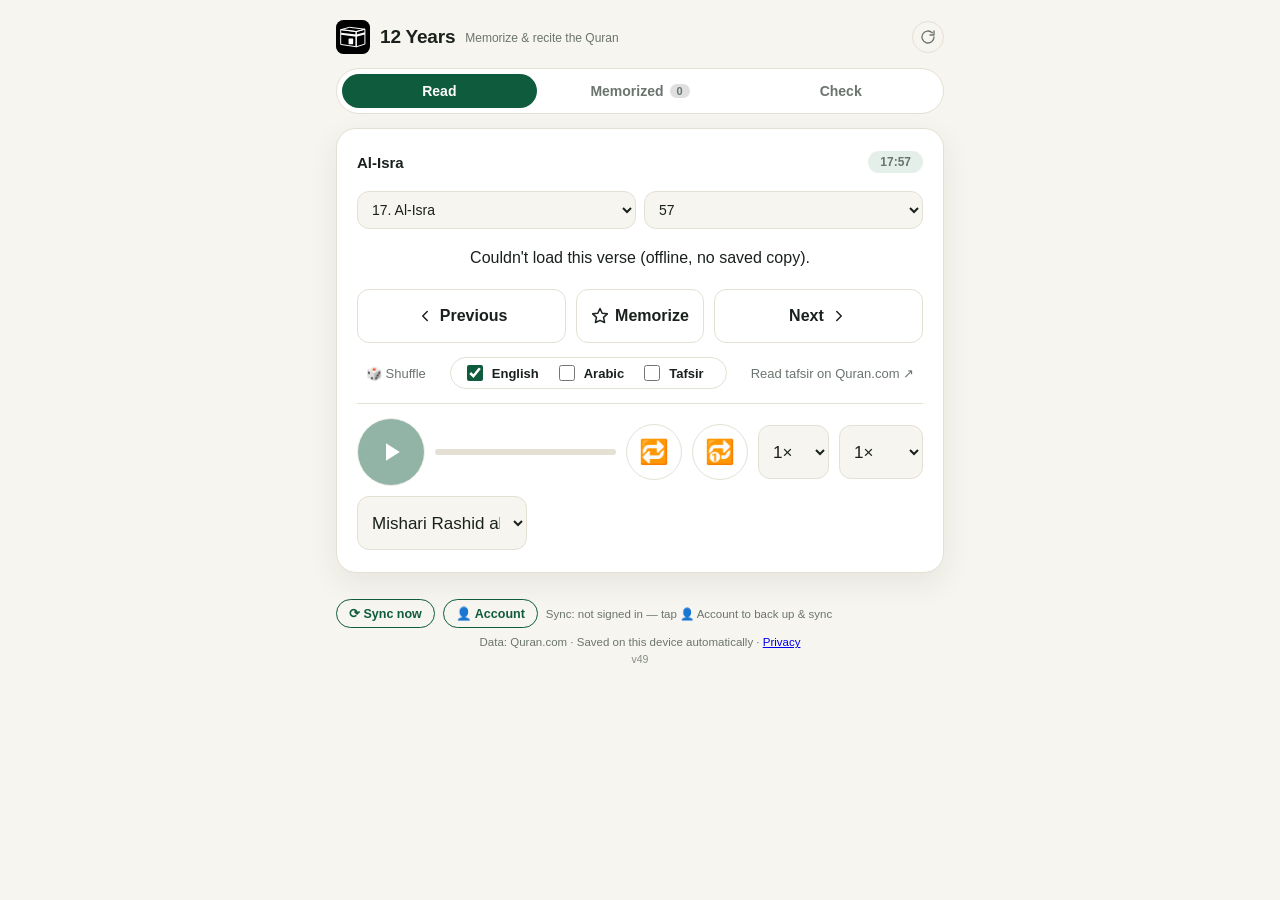
==== commit 1615971e: "v49: the app is now called 12 Years Inspired by the report that Umar ibn al-Khattab spent twelve yea" ====
--- a/index.html
+++ b/index.html
@@ -3,7 +3,7 @@
 <head>
   <meta charset="utf-8" />
   <meta name="viewport" content="width=device-width, initial-scale=1, viewport-fit=cover" />
-  <title>Ayah — Quran Verse Widget</title>
+  <title>12 Years — Quran memorization</title>
   <meta name="description" content="A calm widget that shows one ayah at a time, with translation from Quran.com. Move through the Qur'an verse by verse and keep track of what you've memorized." />
   <meta name="theme-color" content="#f7f5ef" media="(prefers-color-scheme: light)" />
   <meta name="theme-color" content="#0f1a16" media="(prefers-color-scheme: dark)" />
@@ -15,7 +15,7 @@
   <meta name="mobile-web-app-capable" content="yes" />
   <meta name="apple-mobile-web-app-capable" content="yes" />
   <meta name="apple-mobile-web-app-status-bar-style" content="black-translucent" />
-  <meta name="apple-mobile-web-app-title" content="Ayah" />
+  <meta name="apple-mobile-web-app-title" content="12 Years" />
 
   <!-- Icons -->
   <link rel="icon" href="./icons/favicon-32.png" sizes="32x32" type="image/png" />
@@ -48,8 +48,8 @@
             </g>
           </svg>
         </span>
-        <span class="brand-name">Ayah</span>
-        <span class="brand-sub">Quran verse widget</span>
+        <span class="brand-name">12 Years</span>
+        <span class="brand-sub">Memorize & recite the Quran</span>
       </div>
       <div class="install-wrap">
         <button id="refreshBtn" class="icon-btn" title="Check for updates & refresh" aria-label="Check for updates & refresh">
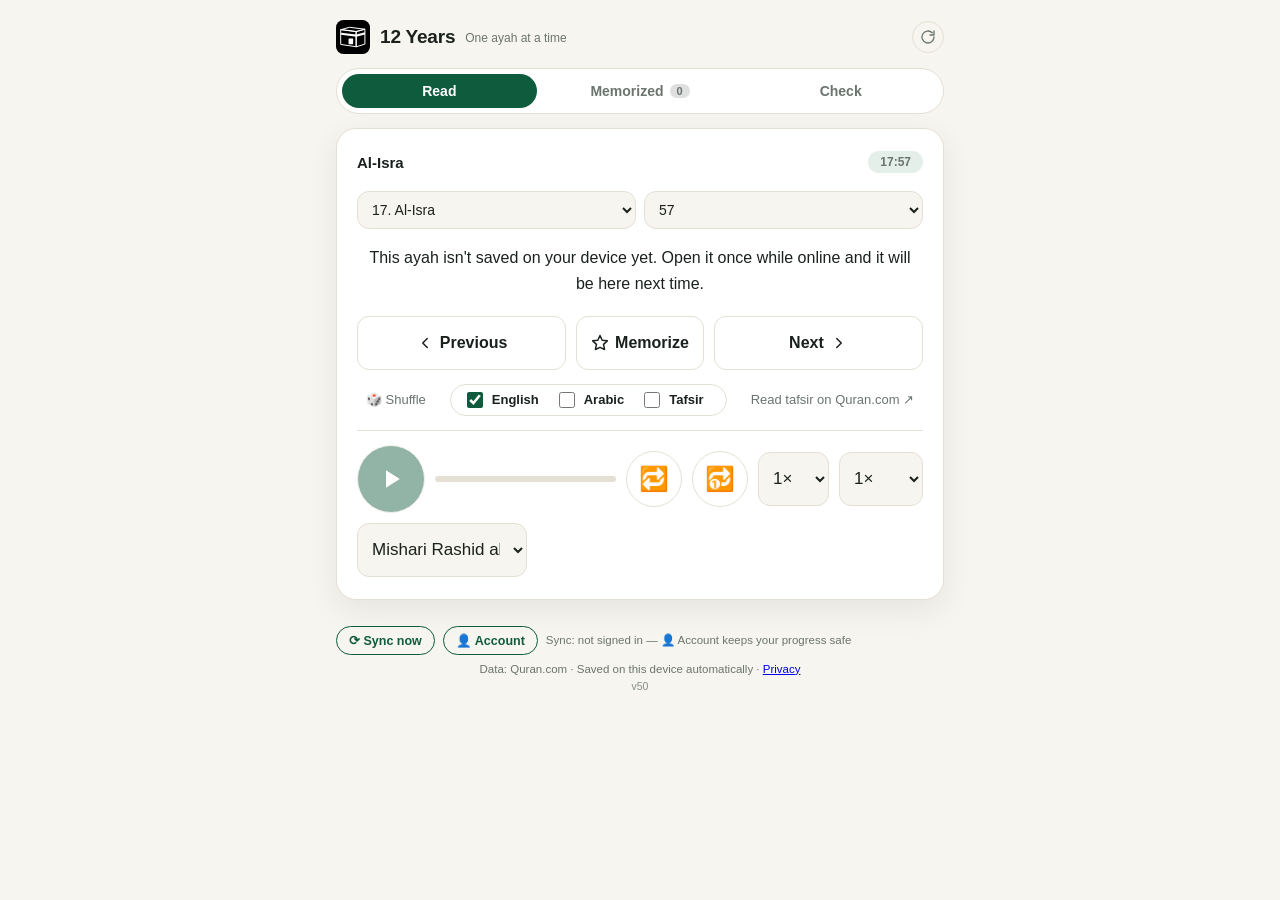
==== commit 5344af5b: "v50: 12 Years voice — calm, warm, short; leftover Ayah brand names renamed Rename (display text only" ====
--- a/index.html
+++ b/index.html
@@ -49,7 +49,7 @@
           </svg>
         </span>
         <span class="brand-name">12 Years</span>
-        <span class="brand-sub">Memorize & recite the Quran</span>
+        <span class="brand-sub">One ayah at a time</span>
       </div>
       <div class="install-wrap">
         <button id="refreshBtn" class="icon-btn" title="Check for updates & refresh" aria-label="Check for updates & refresh">
@@ -151,7 +151,7 @@
         <div class="widget-card">
           <div class="mem-head">
             <h2 id="memHeadline">Memorized</h2>
-            <p class="mem-sub" id="memSub">Mark verses to build your list.</p>
+            <p class="mem-sub" id="memSub">Mark an ayah when it feels like yours.</p>
           </div>
           <div class="mem-subtabs" role="tablist">
             <button class="mem-subtab is-active" data-memview="list" role="tab" aria-selected="true">List</button>
@@ -188,7 +188,7 @@
         <div class="widget-card" id="checkCard">
           <div class="mem-head">
             <h2>Memorization check</h2>
-            <p class="mem-sub">Recite the page out loud — checked live, on your device. First use downloads the checker (~130MB, once).</p>
+            <p class="mem-sub">Recite aloud, softly or clearly, and the page follows along. It all happens on your device. The first time, it downloads a one-time ~130MB helper.</p>
           </div>
           <div class="check-page-nav">
             <button class="btn" id="checkPagePrev" aria-label="Previous page">
@@ -229,7 +229,7 @@
       </div>
       <div class="sync-panel" id="syncPanel">
         <div id="acctOut">
-          <p class="sync-note"><b>Free account — no email needed.</b> Back up what you've memorized and keep your place across your phone and computer.</p>
+          <p class="sync-note"><b>A free account, no email needed.</b> It keeps your memorized ayahs and your place safe across your devices. Optional: 12 Years works fine without one.</p>
           <div class="sync-row">
             <input id="acctUser" type="text" placeholder="Username" autocomplete="username" autocapitalize="none" autocorrect="off" spellcheck="false" maxlength="30" />
             <input id="acctPin" type="password" inputmode="numeric" placeholder="PIN (6–12 digits)" autocomplete="current-password" maxlength="12" />
@@ -238,10 +238,10 @@
             <button class="sync-btn" id="acctLogin" type="button">Log in</button>
             <button class="sync-btn" id="acctSignup" type="button">Create account</button>
           </div>
-          <p class="sync-note">Your PIN is scrambled on the server and can't be read back — but there's no way to reset it, so remember it.</p>
+          <p class="sync-note">Your PIN is stored scrambled and can't be recovered, so keep it somewhere safe.</p>
         </div>
         <div id="acctIn" hidden>
-          <p class="sync-note">Signed in as <b id="acctName"></b>. Your memorized ayahs, place and settings sync to every device you log in on.</p>
+          <p class="sync-note">Signed in as <b id="acctName"></b>. Your memorized ayahs, place and settings follow you to every device you log in on.</p>
           <div class="sync-row">
             <button class="sync-btn" id="acctLogout" type="button">Log out</button>
           </div>
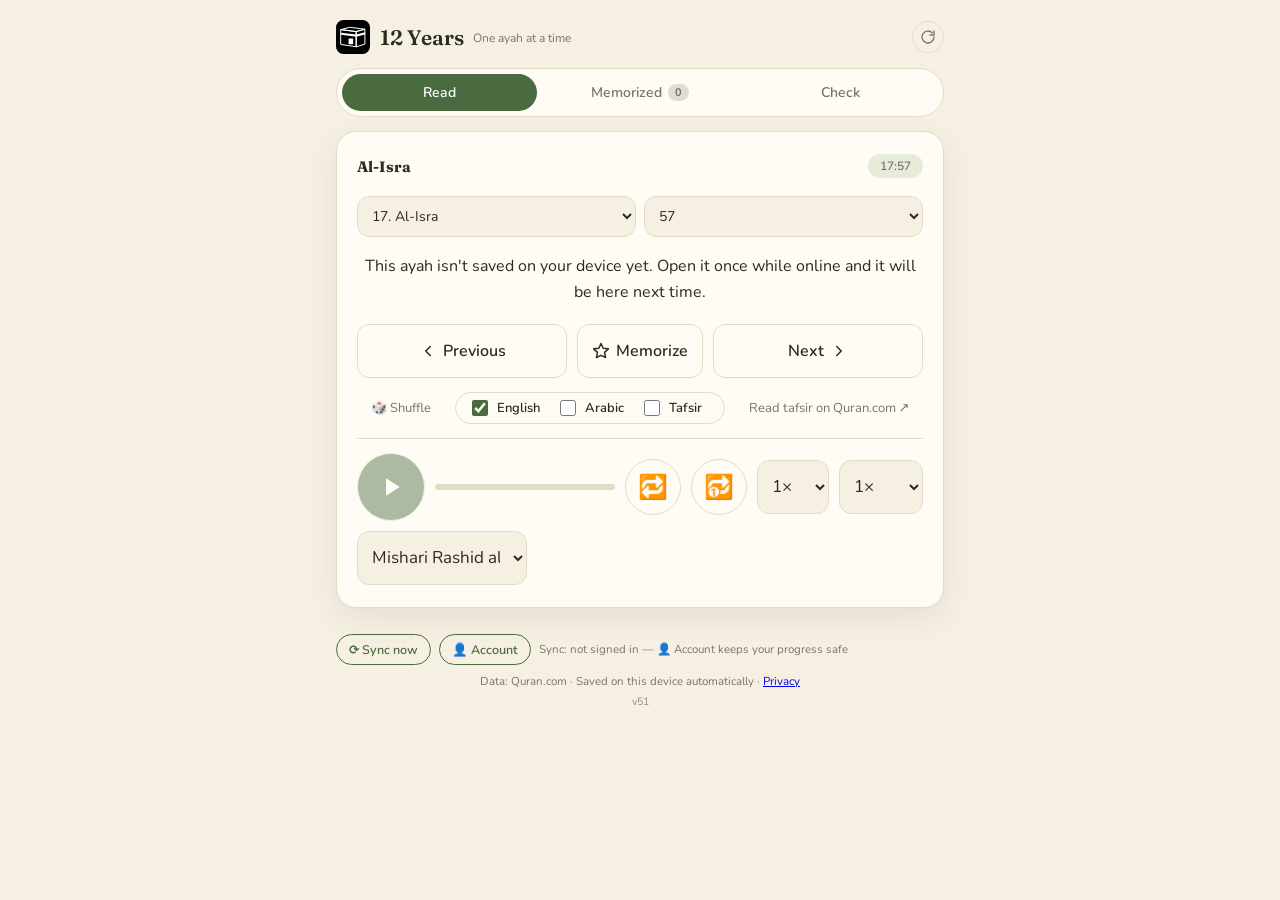
==== commit ec260ef9: "v51: Warm Parchment look — cream paper, olive and gold, soft serif headings New colour tokens (light" ====
--- a/index.html
+++ b/index.html
@@ -5,8 +5,8 @@
   <meta name="viewport" content="width=device-width, initial-scale=1, viewport-fit=cover" />
   <title>12 Years — Quran memorization</title>
   <meta name="description" content="A calm widget that shows one ayah at a time, with translation from Quran.com. Move through the Qur'an verse by verse and keep track of what you've memorized." />
-  <meta name="theme-color" content="#f7f5ef" media="(prefers-color-scheme: light)" />
-  <meta name="theme-color" content="#0f1a16" media="(prefers-color-scheme: dark)" />
+  <meta name="theme-color" content="#f6f0e3" media="(prefers-color-scheme: light)" />
+  <meta name="theme-color" content="#1c1a15" media="(prefers-color-scheme: dark)" />
   <meta name="color-scheme" content="light dark" />
   <meta name="generator" content="local rebuild" />
 
--- a/styles.css
+++ b/styles.css
@@ -1,46 +1,74 @@
-/* ===== Ayah — calm widget design ===== */
+/* ===== 12 Years — Warm Parchment: a quiet library, old paper, olive and gold ===== */
+
+@font-face {
+  font-family: "Fraunces";
+  src: url("./fonts/fraunces-latin-wght-normal.woff2") format("woff2");
+  font-weight: 100 900;
+  font-display: swap;
+}
+@font-face {
+  font-family: "Nunito";
+  src: url("./fonts/nunito-latin-wght-normal.woff2") format("woff2");
+  font-weight: 200 1000;
+  font-display: swap;
+}
+@font-face {
+  font-family: "Amiri Quran";
+  src: url("./fonts/amiri-quran-arabic-400-normal.woff2") format("woff2");
+  font-weight: 400;
+  font-display: swap;
+}
 
 :root {
-  --bg: #f7f5ef;
-  --card: #ffffff;
-  --ink: #1a211d;
-  --muted: #6b746e;
-  --line: #e4e0d4;
-  --accent: #0f5b3d;
-  --accent-soft: #e3efe8;
-  --word-hl: rgba(255, 209, 61, 0.92);
-  --star: #b8860b;
-  --danger: #a33;
+  --bg: #f6f0e3;
+  --card: #fffcf5;
+  --ink: #2d2a24;
+  --muted: #7a7468;
+  --line: #e5dcc8;
+  --accent: #4a6b3f;
+  --on-accent: #ffffff;
+  --accent-soft: #e6ecd9;
+  --word-hl: rgba(201, 162, 77, 0.5);
+  --star: #a07a2a;
+  --danger: #b5533c;
+  --on-danger: #ffffff;
   --radius: 20px;
-  --shadow: 0 10px 30px rgba(20, 40, 30, 0.08);
+  --shadow: 0 10px 30px rgba(70, 55, 30, 0.09);
+  --font-ui: "Nunito", ui-rounded, system-ui, -apple-system, "Segoe UI", sans-serif;
+  --font-display: "Fraunces", "Iowan Old Style", "Palatino Linotype", Georgia, serif;
+  --font-arabic: "Amiri Quran", "Noto Naskh Arabic", "Scheherazade New", "Traditional Arabic", serif;
   /* Per-ayah tint cycle (Check tab's page view) — soft enough not to fight
      the correct/missed word colors, distinct enough to see at a glance
      where one ayah ends and the next begins. */
-  --tint-0: #fbe9d6;
-  --tint-1: #dcecf7;
-  --tint-2: #ece2f7;
-  --tint-3: #ddf0e6;
-  --tint-4: #fbe1e6;
-  --tint-5: #f3f0d8;
+  --tint-0: #f3e6cf;
+  --tint-1: #e3ebd3;
+  --tint-2: #efe0d6;
+  --tint-3: #e6e4d0;
+  --tint-4: #f0dcd8;
+  --tint-5: #dde6e3;
 }
 
 @media (prefers-color-scheme: dark) {
   :root {
-    --bg: #0f1a16;
-    --card: #16241e;
-    --ink: #e9efe9;
-    --muted: #93a29a;
-    --line: #243a30;
-    --accent: #54c98f;
-    --accent-soft: #1c3a2c;
-    --word-hl: rgba(255, 209, 61, 0.3);
+    --bg: #1c1a15;
+    --card: #26231c;
+    --ink: #efe8d8;
+    --muted: #a39b8a;
+    --line: #3a352a;
+    --accent: #a5c48f;
+    --on-accent: #1c1a15;
+    --accent-soft: #2f3a27;
+    --word-hl: rgba(201, 162, 77, 0.35);
+    --star: #d9b866;
+    --danger: #e08a6b;
+    --on-danger: #1c1a15;
     --shadow: 0 10px 30px rgba(0, 0, 0, 0.35);
-    --tint-0: #3a2f22;
-    --tint-1: #223138;
-    --tint-2: #2e2838;
-    --tint-3: #203830;
-    --tint-4: #3a2529;
-    --tint-5: #35331f;
+    --tint-0: #3a3024;
+    --tint-1: #2a3326;
+    --tint-2: #3b2d26;
+    --tint-3: #333022;
+    --tint-4: #38292a;
+    --tint-5: #243230;
   }
 }
 
@@ -53,7 +81,7 @@
 html, body { margin: 0; padding: 0; }
 
 body {
-  font-family: -apple-system, BlinkMacSystemFont, "Segoe UI", Roboto, "Helvetica Neue", Arial, sans-serif;
+  font-family: var(--font-ui);
   background: var(--bg);
   color: var(--ink);
   min-height: 100vh;
@@ -87,7 +115,8 @@
 }
 .logo { width: 34px; height: 34px; flex: 0 0 auto; }
 .logo svg { width: 100%; height: 100%; display: block; }
-.brand-name { font-size: 19px; font-weight: 700; letter-spacing: -0.01em; }
+.brand-name { font-family: var(--font-display); font-size: 21px; font-weight: 600; letter-spacing: -0.01em; }
+h1, h2, .surah-name, .mem-head h2 { font-family: var(--font-display); font-weight: 600; }
 .brand-sub { font-size: 12px; color: var(--muted); margin-top: 1px; }
 
 .install-btn {
@@ -151,7 +180,7 @@
 }
 .tab.is-active {
   background: var(--accent);
-  color: #fff;
+  color: var(--on-accent);
 }
 .tab-count {
   font-size: 11px;
@@ -199,7 +228,7 @@
   font-size: clamp(26px, 6vw, 36px);
   line-height: 1.9;
   text-align: center;
-  font-family: "Noto Naskh Arabic", "Amiri", "Scheherazade New", "Traditional Arabic", serif;
+  font-family: var(--font-arabic);
   margin: 6px 0 16px;
   overflow-wrap: anywhere;
 }
@@ -273,7 +302,7 @@
 .check-status { color: var(--muted); font-size: 0.9em; }
 .check-level { height: 6px; margin: 12px auto 0; max-width: 260px; background: var(--line); border-radius: 999px; overflow: hidden; }
 .check-level-fill { width: 0; height: 100%; background: var(--accent); border-radius: 999px; transition: width 0.08s linear; }
-#checkRecordBtn.is-recording { background-color: var(--danger); color: #fff; border-color: var(--danger); }
+#checkRecordBtn.is-recording { background-color: var(--danger); color: var(--on-danger); border-color: var(--danger); }
 /* Mistakes report shown after Stop & Check */
 .check-report {
   margin: 4px 0 12px;
@@ -296,7 +325,7 @@
 .cr-item.cr-close { border-inline-start-color: var(--star); }
 .cr-tag { font-size: 11px; font-weight: 700; text-transform: uppercase; letter-spacing: 0.03em; color: var(--danger); }
 .cr-close .cr-tag { color: var(--star); }
-.cr-exp, .cr-heard { font-family: "Noto Naskh Arabic", "Amiri", "Scheherazade New", "Traditional Arabic", serif; font-size: 22px; line-height: 1.5; }
+.cr-exp, .cr-heard { font-family: var(--font-arabic); font-size: 22px; line-height: 1.5; }
 .cr-exp { color: var(--ink); }
 .cr-heard { color: var(--muted); }
 .cr-arrow { font-size: 12px; color: var(--muted); }
@@ -323,7 +352,7 @@
   border: 2px solid var(--accent);
   box-shadow: 0 0 0 3px var(--accent-soft);
   border-radius: 50%;
-  font-family: ui-rounded, "SF Pro Rounded", system-ui, -apple-system, "Segoe UI", sans-serif;
+  font-family: var(--font-ui);
   font-size: 0.72em;
   font-weight: 800;
   line-height: 1;
@@ -374,7 +403,7 @@
 .btn-toggle.is-on {
   background: var(--accent);
   border-color: var(--accent);
-  color: #fff;
+  color: var(--on-accent);
 }
 .btn-toggle.is-on svg { fill: currentColor; }
 
@@ -455,7 +484,7 @@
   font-size: 13px;
   cursor: pointer;
 }
-.mem-subtab.is-active { background: var(--accent); border-color: var(--accent); color: #fff; }
+.mem-subtab.is-active { background: var(--accent); border-color: var(--accent); color: var(--on-accent); }
 .mem-list { max-height: 70vh; }
 .mem-page-reader .check-page-nav { margin-bottom: 10px; }
 .mem-page-legend {
@@ -690,7 +719,7 @@
   border-radius: 50%;
   border: 1px solid var(--line);
   background: var(--accent);
-  color: #fff;
+  color: var(--on-accent);
   display: grid; place-items: center;
   cursor: pointer;
 }
@@ -729,7 +758,7 @@
 .audio-toggle.is-on {
   background: var(--accent);
   border-color: var(--accent);
-  color: #fff;
+  color: var(--on-accent);
 }
 /* ===== Loop a range of ayahs (multi-ayah repeat) ===== */
 .loop-row {
